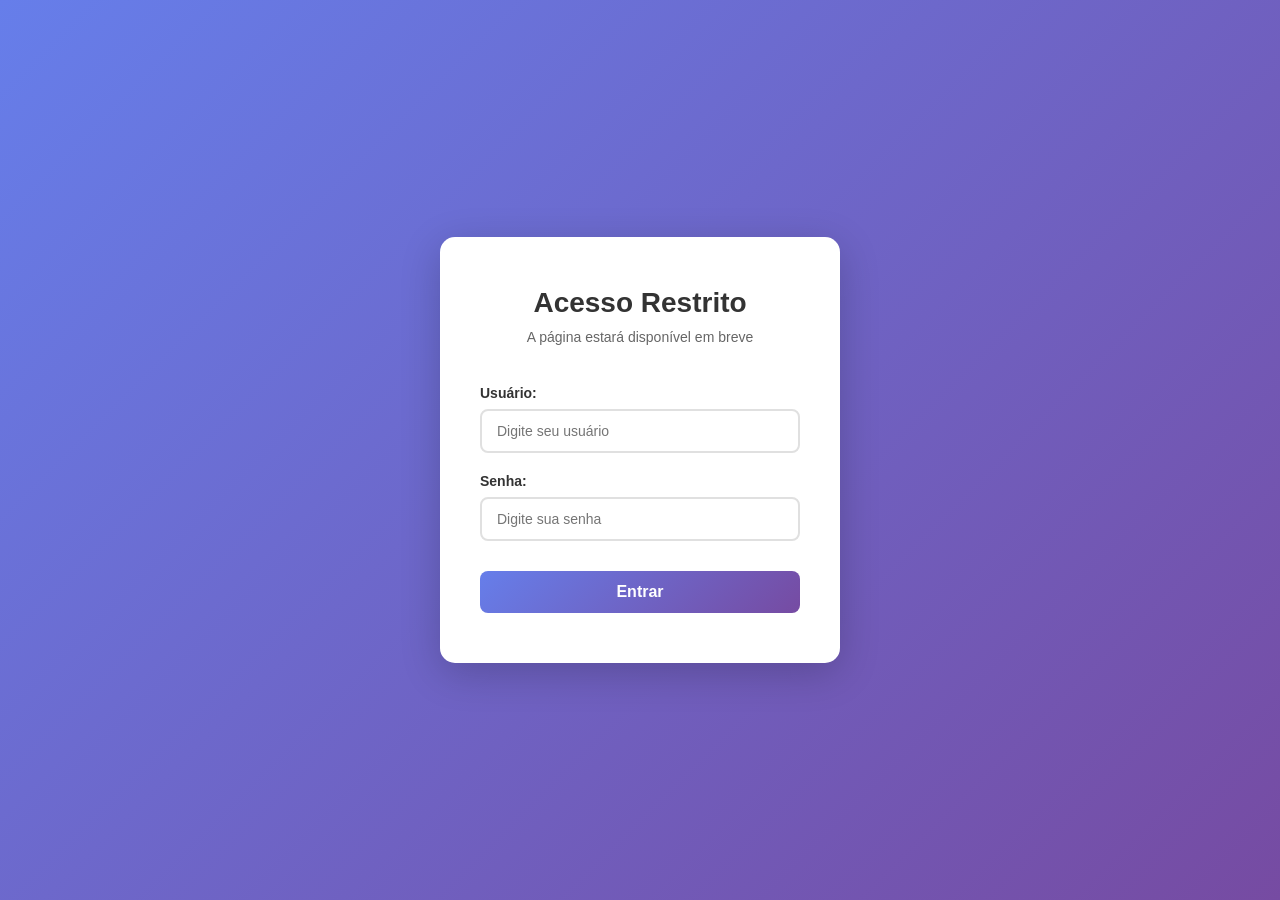
==== index.html @ 54ab8115 "Arquivos Archives" ====
<!DOCTYPE html>
<html lang="pt-BR">
<head>
    <meta charset="UTF-8">
    <meta name="viewport" content="width=device-width, initial-scale=1.0, viewport-fit=cover, minimum-scale=1.0, user-scalable=no">
    <meta name="apple-mobile-web-app-capable" content="yes">
    <meta name="apple-mobile-web-app-status-bar-style" content="black-translucent">
    <meta name="theme-color" content="#667eea">
    <meta name="screen-orientation" content="portrait">
    <link rel="icon" type="image/svg+xml" href="data:image/svg+xml,<svg xmlns='http://www.w3.org/2000/svg' viewBox='0 0 128 128'><defs><style>.fg{fill:%23667eea}.bg{fill:%23764ba2}</style></defs><circle class='bg' cx='64' cy='64' r='64'/><circle class='fg' cx='64' cy='64' r='56'/><circle fill='%23fff' cx='64' cy='64' r='50'/><circle cx='64' cy='28' r='4' fill='%23667eea'/><circle cx='90' cy='64' r='4' fill='%23667eea'/><path d='M64,64 L64,40 L68,40' stroke='%23667eea' stroke-width='3' fill='none' stroke-linecap='round'/><path d='M64,64 L82,76' stroke='%23764ba2' stroke-width='3' fill='none' stroke-linecap='round'/></svg>"
    title="Favicon - Clock Icon">
    <title>Login - Página em Manutenção</title>
    <link rel="stylesheet" href="style.css">
</head>
<body>
    <!-- Container de Login -->
    <div class="login-container" id="loginContainer">
        <div class="login-box">
            <h1>Acesso Restrito</h1>
            <p class="subtitle">A página estará disponível em breve</p>
            
            <form id="loginForm" class="login-form">
                <div class="form-group">
                    <label for="username">Usuário:</label>
                    <input 
                        type="text" 
                        id="username" 
                        name="username" 
                        placeholder="Digite seu usuário"
                        required
                    >
                </div>
                
                <div class="form-group">
                    <label for="password">Senha:</label>
                    <input 
                        type="password" 
                        id="password" 
                        name="password" 
                        placeholder="Digite sua senha"
                        required
                    >
                </div>
                
                <button type="submit" class="btn-login">Entrar</button>
            </form>
            
            <!--<p class="demo-text">Use qualquer usuário e senha para testar</p>-->
        </div>
    </div>

    <!-- Container de Countdown -->
    <div class="countdown-container hidden" id="countdownContainer">
        <video class="countdown-video" id="backgroundVideo" autoplay muted loop>
            <source src="video/video.mp4" type="video/mp4">
            Seu navegador não suporta vídeos HTML5
        </video>
        <div class="countdown-box">
            <h1>Bem-vindo!</h1>
            <p class="countdown-subtitle">A página completa será lançada em:</p>
            
            <div class="countdown" id="countdown">
                <div class="countdown-item">
                    <span class="countdown-value" id="days">00</span>
                    <span class="countdown-label">Dias</span>
                </div>
                <div class="countdown-item">
                    <span class="countdown-value" id="hours">00</span>
                    <span class="countdown-label">Horas</span>
                </div>
                <div class="countdown-item">
                    <span class="countdown-value" id="minutes">00</span>
                    <span class="countdown-label">Minutos</span>
                </div>
                <div class="countdown-item">
                    <span class="countdown-value" id="seconds">00</span>
                    <span class="countdown-label">Segundos</span>
                </div>
            </div>
            
            <div class="user-info">
                <p>Você está logado como: <strong id="userDisplay"></strong></p>
            </div>
            
            <button class="btn-logout" id="logoutBtn">Sair</button>
        </div>
    </div>

    <script src="script.js"></script>
</body>
</html>
---- style.css ----
* {
    margin: 0;
    padding: 0;
    box-sizing: border-box;
}

body {
    font-family: 'Segoe UI', Tahoma, Geneva, Verdana, sans-serif;
    background: linear-gradient(135deg, #667eea 0%, #764ba2 100%);
    min-height: 100vh;
    display: flex;
    justify-content: center;
    align-items: center;
    padding: 20px;
}

/* === CONTAINER LOGIN === */
.login-container {
    width: 100%;
    display: flex;
    justify-content: center;
    align-items: center;
    opacity: 1;
    transition: opacity 0.5s ease;
}

.login-container.hidden {
    display: none;
    opacity: 0;
}

.login-box {
    background: white;
    border-radius: 15px;
    box-shadow: 0 10px 40px rgba(0, 0, 0, 0.2);
    padding: 50px 40px;
    width: 100%;
    max-width: 400px;
    animation: slideUp 0.6s ease;
}

.login-box h1 {
    color: #333;
    margin-bottom: 10px;
    font-size: 28px;
    text-align: center;
}

.subtitle {
    text-align: center;
    color: #666;
    margin-bottom: 40px;
    font-size: 14px;
}

/* === FORM === */
.login-form {
    display: flex;
    flex-direction: column;
    gap: 20px;
}

.form-group {
    display: flex;
    flex-direction: column;
    gap: 8px;
}

.form-group label {
    color: #333;
    font-weight: 600;
    font-size: 14px;
}

.form-group input {
    padding: 12px 15px;
    border: 2px solid #e0e0e0;
    border-radius: 8px;
    font-size: 14px;
    transition: border-color 0.3s ease;
    font-family: inherit;
}

.form-group input:focus {
    outline: none;
    border-color: #667eea;
    box-shadow: 0 0 0 3px rgba(102, 126, 234, 0.1);
}

.btn-login {
    padding: 12px;
    background: linear-gradient(135deg, #667eea 0%, #764ba2 100%);
    color: white;
    border: none;
    border-radius: 8px;
    font-size: 16px;
    font-weight: 600;
    cursor: pointer;
    transition: transform 0.2s ease, box-shadow 0.2s ease;
    margin-top: 10px;
}

.btn-login:hover {
    transform: translateY(-2px);
    box-shadow: 0 5px 20px rgba(102, 126, 234, 0.4);
}

.btn-login:active {
    transform: translateY(0);
}

.demo-text {
    text-align: center;
    color: #999;
    font-size: 12px;
    margin-top: 20px;
}

/* === CONTAINER COUNTDOWN === */
.countdown-container {
    width: 100%;
    height: 100vh;
    display: flex;
    justify-content: center;
    align-items: center;
    opacity: 1;
    transition: opacity 0.5s ease;
    position: fixed;
    top: 0;
    left: 0;
    overflow: hidden;
}

.countdown-video {
    position: absolute;
    top: 0;
    left: 0;
    width: 100%;
    height: 100%;
    object-fit: cover;
    z-index: 0;
}

.countdown-container.hidden {
    display: none;
    opacity: 0;
}

.countdown-box {
    background: transparent;
    backdrop-filter: none;
    border-radius: 15px;
    box-shadow: none;
    padding: 30px 25px;
    width: 100%;
    max-width: 400px;
    text-align: center;
    animation: slideUp 0.6s ease;
    position: relative;
    z-index: 1;
}

.countdown-box h1 {
    color: #fff;
    margin-bottom: 6px;
    font-size: 24px;
    text-shadow: 0 2px 10px rgba(0, 0, 0, 0.5);
}

.countdown-subtitle {
    color: #fff;
    margin-bottom: 18px;
    font-size: 13px;
    text-shadow: 0 2px 8px rgba(0, 0, 0, 0.5);
}

/* === COUNTDOWN === */
.countdown {
    display: grid;
    grid-template-columns: repeat(auto-fit, minmax(70px, 1fr));
    gap: 10px;
    margin: 18px 0;
}

.countdown-item {
    background: rgba(102, 126, 234, 0.85);
    border-radius: 10px;
    padding: 15px 12px;
    display: flex;
    flex-direction: column;
    gap: 6px;
    color: white;
    box-shadow: 0 8px 32px rgba(0, 0, 0, 0.4), inset 0 0 20px rgba(255, 255, 255, 0.1);
    backdrop-filter: blur(5px);
}

.countdown-value {
    font-size: 26px;
    font-weight: bold;
    font-variant-numeric: tabular-nums;
}

.countdown-label {
    font-size: 9px;
    text-transform: uppercase;
    opacity: 0.9;
    letter-spacing: 0.5px;
}

/* === USER INFO === */
.user-info {
    background: rgba(0, 0, 0, 0.3);
    backdrop-filter: blur(5px);
    padding: 12px;
    border-radius: 8px;
    margin: 14px 0;
    color: #fff;
    box-shadow: inset 0 0 20px rgba(255, 255, 255, 0.05);
}

.user-info p {
    font-size: 12px;
    text-shadow: 0 1px 4px rgba(0, 0, 0, 0.5);
}

.user-info strong {
    color: #fff;
    font-weight: 700;
}

/* === BOTÃO LOGOUT === */
.btn-logout {
    padding: 9px 22px;
    background: rgba(255, 107, 107, 0.9);
    color: white;
    border: none;
    border-radius: 8px;
    font-size: 12px;
    font-weight: 600;
    cursor: pointer;
    transition: transform 0.2s ease, box-shadow 0.2s ease, background 0.2s ease;
    box-shadow: 0 4px 15px rgba(0, 0, 0, 0.3);
    margin-top: 8px;
}

.btn-logout:hover {
    background: rgba(255, 107, 107, 1);
    transform: translateY(-2px);
    box-shadow: 0 6px 20px rgba(255, 107, 107, 0.4);
}

.btn-logout:active {
    transform: translateY(0);
}

/* === UTILITÁRIOS === */
.hidden {
    display: none !important;
}

/* === ANIMAÇÕES === */
@keyframes slideUp {
    from {
        opacity: 0;
        transform: translateY(30px);
    }
    to {
        opacity: 1;
        transform: translateY(0);
    }
}

/* === RESPONSIVE === */

/* Landscape - Forçar portrait em dispositivos mobile */
@media (max-height: 500px) and (orientation: landscape) {
    .countdown-container {
        height: 100%;
        min-height: auto;
    }
    
    .countdown-box {
        max-height: 90vh;
        overflow-y: auto;
    }
}

/* Tablets e telas médias (max-width: 768px) */
@media (max-width: 768px) {
    body {
        padding: 15px;
    }
    
    .login-box,
    .countdown-box {
        padding: 40px 30px;
    }
    
    .login-box h1,
    .countdown-box h1 {
        font-size: 26px;
    }
    
    .subtitle,
    .countdown-subtitle {
        font-size: 15px;
    }
    
    .countdown {
        grid-template-columns: repeat(2, 1fr);
        gap: 15px;
        margin: 30px 0;
    }
    
    .countdown-item {
        padding: 25px 15px;
    }
    
    .countdown-value {
        font-size: 36px;
    }
    
    .countdown-label {
        font-size: 11px;
    }
}

/* Telefones (max-width: 600px) */
@media (max-width: 600px) {
    body {
        padding: 10px;
    }
    
    .login-box,
    .countdown-box {
        padding: 35px 20px;
        max-width: 100%;
        border-radius: 12px;
    }
    
    .login-box h1,
    .countdown-box h1 {
        font-size: 22px;
        margin-bottom: 8px;
    }
    
    .subtitle,
    .countdown-subtitle {
        font-size: 13px;
        margin-bottom: 30px;
    }
    
    .form-group {
        gap: 6px;
    }
    
    .form-group label {
        font-size: 13px;
    }
    
    .form-group input {
        padding: 11px 12px;
        font-size: 16px;
        border-radius: 6px;
    }
    
    .btn-login,
    .btn-logout {
        padding: 13px 20px;
        font-size: 15px;
        border-radius: 6px;
    }
    
    .btn-login {
        margin-top: 8px;
    }
    
    .demo-text {
        font-size: 11px;
        margin-top: 15px;
    }
    
    .countdown {
        grid-template-columns: repeat(2, 1fr);
        gap: 12px;
        margin: 25px 0;
    }
    
    .countdown-item {
        padding: 20px 12px;
        border-radius: 10px;
    }
    
    .countdown-value {
        font-size: 28px;
    }
    
    .countdown-label {
        font-size: 10px;
        letter-spacing: 0.5px;
    }
    
    .user-info {
        padding: 15px;
        margin: 20px 0;
        border-radius: 6px;
    }
    
    .user-info p {
        font-size: 13px;
    }
}

/* Telefones pequenos (max-width: 480px) */
@media (max-width: 480px) {
    body {
        padding: 8px;
    }
    
    .login-box,
    .countdown-box {
        padding: 28px 18px;
        max-width: 100%;
    }
    
    .login-box h1,
    .countdown-box h1 {
        font-size: 20px;
    }
    
    .subtitle,
    .countdown-subtitle {
        font-size: 12px;
        margin-bottom: 25px;
    }
    
    .login-form {
        gap: 16px;
    }
    
    .form-group input {
        padding: 10px 10px;
        font-size: 16px;
    }
    
    .btn-login,
    .btn-logout {
        padding: 12px 16px;
        font-size: 14px;
        border-radius: 5px;
    }
    
    .countdown {
        grid-template-columns: repeat(2, 1fr);
        gap: 10px;
        margin: 20px 0;
    }
    
    .countdown-item {
        padding: 18px 10px;
    }
    
    .countdown-value {
        font-size: 24px;
    }
    
    .countdown-label {
        font-size: 9px;
    }
    
    .user-info {
        padding: 12px;
        margin: 15px 0;
    }
}

/* Telefones muito pequenos (max-width: 360px) */
@media (max-width: 360px) {
    body {
        padding: 5px;
    }
    
    .login-box,
    .countdown-box {
        padding: 24px 16px;
        max-width: 100%;
    }
    
    .login-box h1,
    .countdown-box h1 {
        font-size: 18px;
        margin-bottom: 6px;
    }
    
    .subtitle,
    .countdown-subtitle {
        font-size: 11px;
        margin-bottom: 20px;
    }
    
    .login-form {
        gap: 14px;
    }
    
    .form-group label {
        font-size: 12px;
    }
    
    .form-group input {
        padding: 10px 8px;
        font-size: 14px;
        border-radius: 5px;
    }
    
    .btn-login,
    .btn-logout {
        padding: 11px 14px;
        font-size: 13px;
    }
    
    .countdown {
        grid-template-columns: repeat(2, 1fr);
        gap: 8px;
        margin: 15px 0;
    }
    
    .countdown-item {
        padding: 15px 8px;
        border-radius: 8px;
    }
    
    .countdown-value {
        font-size: 20px;
    }
    
    .countdown-label {
        font-size: 8px;
        letter-spacing: 0px;
    }
    
    .user-info {
        padding: 10px;
        margin: 12px 0;
    }
    
    .user-info p {
        font-size: 12px;
    }
}
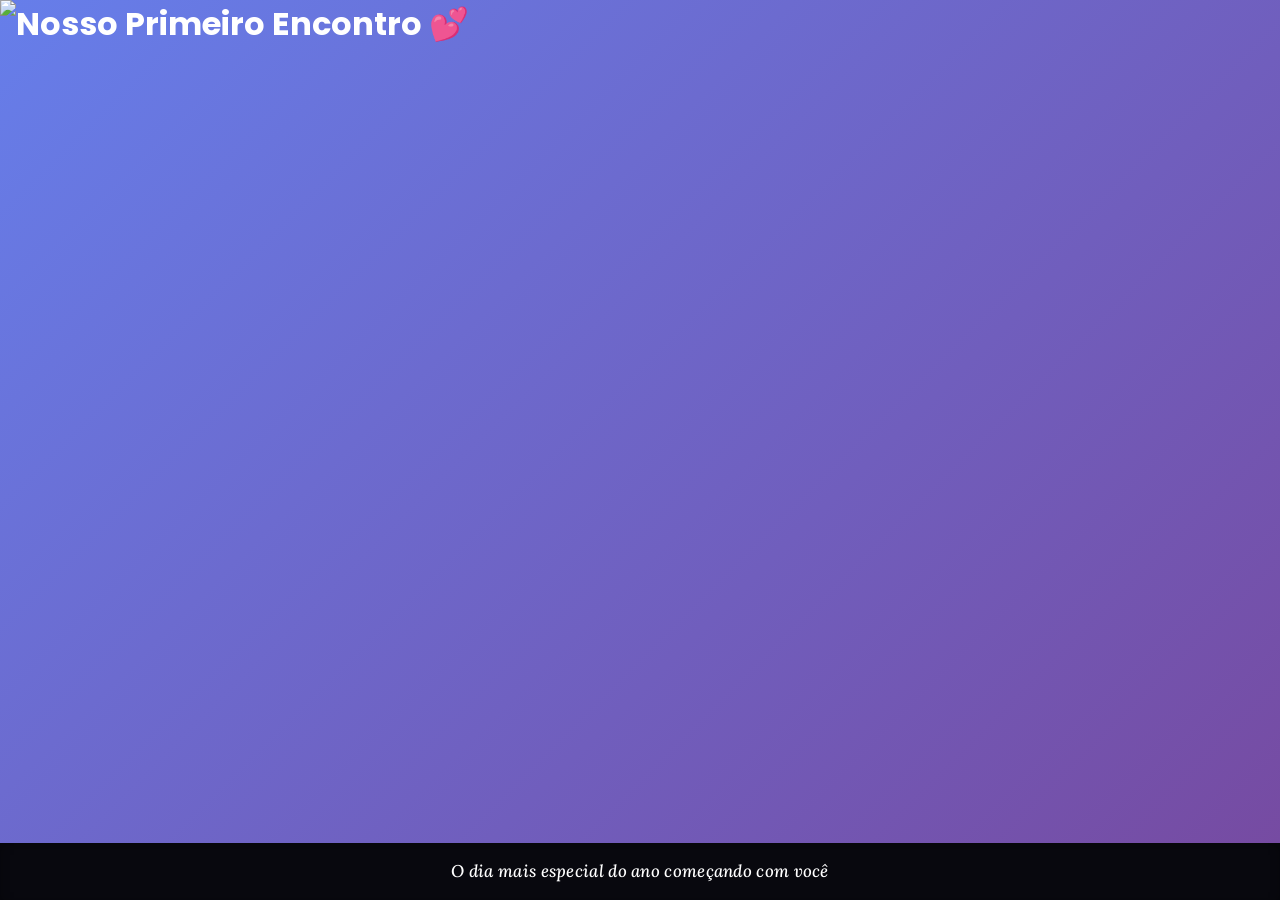
==== commit b8cdc998: "wague" ====
--- a/index.html
+++ b/index.html
@@ -10,48 +10,12 @@
     <link rel="icon" type="image/svg+xml" href="data:image/svg+xml,<svg xmlns='http://www.w3.org/2000/svg' viewBox='0 0 128 128'><defs><style>.fg{fill:%23667eea}.bg{fill:%23764ba2}</style></defs><circle class='bg' cx='64' cy='64' r='64'/><circle class='fg' cx='64' cy='64' r='56'/><circle fill='%23fff' cx='64' cy='64' r='50'/><circle cx='64' cy='28' r='4' fill='%23667eea'/><circle cx='90' cy='64' r='4' fill='%23667eea'/><path d='M64,64 L64,40 L68,40' stroke='%23667eea' stroke-width='3' fill='none' stroke-linecap='round'/><path d='M64,64 L82,76' stroke='%23764ba2' stroke-width='3' fill='none' stroke-linecap='round'/></svg>"
     title="Favicon - Clock Icon">
     <title>Login - Página em Manutenção</title>
-    <link rel="stylesheet" href="style.css">
+    <link rel="stylesheet" href="estilos/style.css">
 </head>
 <body>
-    <!-- Container de Login -->
-    <div class="login-container" id="loginContainer">
-        <div class="login-box">
-            <h1>Acesso Restrito</h1>
-            <p class="subtitle">A página estará disponível em breve</p>
-            
-            <form id="loginForm" class="login-form">
-                <div class="form-group">
-                    <label for="username">Usuário:</label>
-                    <input 
-                        type="text" 
-                        id="username" 
-                        name="username" 
-                        placeholder="Digite seu usuário"
-                        required
-                    >
-                </div>
-                
-                <div class="form-group">
-                    <label for="password">Senha:</label>
-                    <input 
-                        type="password" 
-                        id="password" 
-                        name="password" 
-                        placeholder="Digite sua senha"
-                        required
-                    >
-                </div>
-                
-                <button type="submit" class="btn-login">Entrar</button>
-            </form>
-            
-            <!--<p class="demo-text">Use qualquer usuário e senha para testar</p>-->
-        </div>
-    </div>
-
     <!-- Container de Countdown -->
-    <div class="countdown-container hidden" id="countdownContainer">
-        <video class="countdown-video" id="backgroundVideo" autoplay muted loop>
+    <div class="countdown-container" id="countdownContainer">
+        <video class="countdown-video" id="backgroundVideo" autoplay muted loop playsinline>
             <source src="video/video.mp4" type="video/mp4">
             Seu navegador não suporta vídeos HTML5
         </video>
@@ -77,15 +41,9 @@
                     <span class="countdown-label">Segundos</span>
                 </div>
             </div>
-            
-            <div class="user-info">
-                <p>Você está logado como: <strong id="userDisplay"></strong></p>
-            </div>
-            
-            <button class="btn-logout" id="logoutBtn">Sair</button>
         </div>
     </div>
 
-    <script src="script.js"></script>
+    <script src="scripts/script.js"></script>
 </body>
 </html>
--- a/estilos/style.css
+++ b/estilos/style.css
@@ -0,0 +1,641 @@
+* {
+    margin: 0;
+    padding: 0;
+    box-sizing: border-box;
+}
+
+body {
+    font-family: 'Segoe UI', Tahoma, Geneva, Verdana, sans-serif;
+    background: linear-gradient(135deg, #667eea 0%, #764ba2 100%);
+    min-height: 100vh;
+    display: flex;
+    justify-content: center;
+    align-items: center;
+    padding: 20px;
+}
+
+/* === CONTAINER LOGIN === */
+.login-container {
+    width: 100%;
+    display: flex;
+    justify-content: center;
+    align-items: center;
+    opacity: 1;
+    transition: opacity 0.5s ease;
+}
+
+.login-container.hidden {
+    display: none;
+    opacity: 0;
+}
+
+.login-box {
+    background: white;
+    border-radius: 15px;
+    box-shadow: 0 10px 40px rgba(0, 0, 0, 0.2);
+    padding: 50px 40px;
+    width: 100%;
+    max-width: 400px;
+    animation: slideUp 0.6s ease;
+}
+
+.login-box h1 {
+    color: #333;
+    margin-bottom: 10px;
+    font-size: 28px;
+    text-align: center;
+}
+
+.subtitle {
+    text-align: center;
+    color: #666;
+    margin-bottom: 40px;
+    font-size: 14px;
+}
+
+/* === FORM === */
+.login-form {
+    display: flex;
+    flex-direction: column;
+    gap: 20px;
+}
+
+.form-group {
+    display: flex;
+    flex-direction: column;
+    gap: 8px;
+}
+
+.form-group label {
+    color: #333;
+    font-weight: 600;
+    font-size: 14px;
+}
+
+.form-group input {
+    padding: 12px 15px;
+    border: 2px solid #e0e0e0;
+    border-radius: 8px;
+    font-size: 14px;
+    transition: border-color 0.3s ease;
+    font-family: inherit;
+}
+
+.form-group input:focus {
+    outline: none;
+    border-color: #667eea;
+    box-shadow: 0 0 0 3px rgba(102, 126, 234, 0.1);
+}
+
+.btn-login {
+    padding: 12px;
+    background: linear-gradient(135deg, #667eea 0%, #764ba2 100%);
+    color: white;
+    border: none;
+    border-radius: 8px;
+    font-size: 16px;
+    font-weight: 600;
+    cursor: pointer;
+    transition: transform 0.2s ease, box-shadow 0.2s ease;
+    margin-top: 10px;
+}
+
+.btn-login:hover {
+    transform: translateY(-2px);
+    box-shadow: 0 5px 20px rgba(102, 126, 234, 0.4);
+}
+
+.btn-login:active {
+    transform: translateY(0);
+}
+
+.demo-text {
+    text-align: center;
+    color: #999;
+    font-size: 12px;
+    margin-top: 20px;
+}
+
+/* === CONTAINER COUNTDOWN === */
+.countdown-container {
+    width: 100%;
+    height: 100vh;
+    display: flex;
+    justify-content: center;
+    align-items: center;
+    opacity: 1;
+    transition: opacity 0.5s ease;
+    position: fixed;
+    top: 0;
+    left: 0;
+    right: 0;
+    bottom: 0;
+    overflow: hidden;
+    background: #000;
+}
+
+.countdown-video {
+    position: fixed;
+    top: 50%;
+    left: 50%;
+    min-width: 100%;
+    min-height: 100%;
+    width: auto;
+    height: auto;
+    max-width: 200%;
+    max-height: 200%;
+    transform: translate(-50%, -50%);
+    object-fit: cover;
+    z-index: 0;
+    -webkit-backface-visibility: hidden;
+    backface-visibility: hidden;
+    -webkit-transform: translate(-50%, -50%) rotateY(0) rotateX(0);
+    -moz-transform: translate(-50%, -50%) rotateY(0) rotateX(0);
+    transform: translate(-50%, -50%) rotateY(0) rotateX(0);
+}
+
+.countdown-container.hidden {
+    display: none;
+    opacity: 0;
+}
+
+.countdown-box {
+    background: rgba(0, 0, 0, 0.6);
+    backdrop-filter: blur(10px);
+    border-radius: 20px;
+    box-shadow: 0 8px 32px rgba(0, 0, 0, 0.5);
+    padding: 40px 30px;
+    width: 100%;
+    max-width: 450px;
+    text-align: center;
+    animation: slideUp 0.6s ease;
+    position: relative;
+    z-index: 1;
+    border: 1px solid rgba(255, 255, 255, 0.2);
+}
+
+.countdown-box h1 {
+    color: #fff;
+    margin-bottom: 6px;
+    font-size: 24px;
+    text-shadow: 0 2px 10px rgba(0, 0, 0, 0.5);
+}
+
+.countdown-subtitle {
+    color: #fff;
+    margin-bottom: 18px;
+    font-size: 13px;
+    text-shadow: 0 2px 8px rgba(0, 0, 0, 0.5);
+}
+
+/* === COUNTDOWN === */
+.countdown {
+    display: grid;
+    grid-template-columns: repeat(auto-fit, minmax(70px, 1fr));
+    gap: 10px;
+    margin: 18px 0;
+}
+
+.countdown-item {
+    background: rgba(102, 126, 234, 0.85);
+    border-radius: 10px;
+    padding: 15px 12px;
+    display: flex;
+    flex-direction: column;
+    gap: 6px;
+    color: white;
+    box-shadow: 0 8px 32px rgba(0, 0, 0, 0.4), inset 0 0 20px rgba(255, 255, 255, 0.1);
+    backdrop-filter: blur(5px);
+}
+
+.countdown-value {
+    font-size: 26px;
+    font-weight: bold;
+    font-variant-numeric: tabular-nums;
+}
+
+.countdown-label {
+    font-size: 9px;
+    text-transform: uppercase;
+    opacity: 0.9;
+    letter-spacing: 0.5px;
+}
+
+/* === USER INFO === */
+.user-info {
+    background: rgba(0, 0, 0, 0.3);
+    backdrop-filter: blur(5px);
+    padding: 12px;
+    border-radius: 8px;
+    margin: 14px 0;
+    color: #fff;
+    box-shadow: inset 0 0 20px rgba(255, 255, 255, 0.05);
+}
+
+.user-info p {
+    font-size: 12px;
+    text-shadow: 0 1px 4px rgba(0, 0, 0, 0.5);
+}
+
+.user-info strong {
+    color: #fff;
+    font-weight: 700;
+}
+
+/* === BOTÃO LOGOUT === */
+.btn-logout {
+    padding: 9px 22px;
+    background: rgba(255, 107, 107, 0.9);
+    color: white;
+    border: none;
+    border-radius: 8px;
+    font-size: 12px;
+    font-weight: 600;
+    cursor: pointer;
+    transition: transform 0.2s ease, box-shadow 0.2s ease, background 0.2s ease;
+    box-shadow: 0 4px 15px rgba(0, 0, 0, 0.3);
+    margin-top: 8px;
+}
+
+.btn-logout:hover {
+    background: rgba(255, 107, 107, 1);
+    transform: translateY(-2px);
+    box-shadow: 0 6px 20px rgba(255, 107, 107, 0.4);
+}
+
+.btn-logout:active {
+    transform: translateY(0);
+}
+
+/* === UTILITÁRIOS === */
+.hidden {
+    display: none !important;
+}
+
+/* === ANIMAÇÕES === */
+@keyframes slideUp {
+    from {
+        opacity: 0;
+        transform: translateY(30px);
+    }
+    to {
+        opacity: 1;
+        transform: translateY(0);
+    }
+}
+
+/* === RESPONSIVE === */
+
+/* Landscape - Forçar portrait em dispositivos mobile */
+@media (max-height: 600px) and (orientation: landscape) {
+    body {
+        padding: 5px;
+    }
+    
+    .countdown-container {
+        height: 100vh;
+        min-height: auto;
+    }
+    
+    .countdown-box {
+        max-height: 85vh;
+        overflow-y: auto;
+        padding: 20px 15px;
+        border-radius: 15px;
+    }
+    
+    .countdown-box h1 {
+        font-size: 18px;
+        margin-bottom: 4px;
+    }
+    
+    .countdown-subtitle {
+        font-size: 11px;
+        margin-bottom: 12px;
+    }
+    
+    .countdown {
+        gap: 8px;
+        margin: 12px 0;
+    }
+    
+    .countdown-item {
+        padding: 12px 8px;
+    }
+    
+    .countdown-value {
+        font-size: 18px;
+    }
+    
+    .countdown-label {
+        font-size: 8px;
+    }
+    
+    .user-info {
+        padding: 8px;
+        margin: 10px 0;
+    }
+    
+    .user-info p {
+        font-size: 10px;
+    }
+    
+    .btn-logout {
+        padding: 7px 15px;
+        font-size: 11px;
+        margin-top: 6px;
+    }
+}
+
+/* Tablets e telas médias (max-width: 768px) */
+@media (max-width: 768px) {
+    body {
+        padding: 10px;
+        min-height: 100vh;
+    }
+    
+    .login-box {
+        padding: 40px 30px;
+    }
+    
+    .countdown-box {
+        padding: 35px 25px;
+        max-width: 90%;
+        border-radius: 15px;
+    }
+    
+    .login-box h1,
+    .countdown-box h1 {
+        font-size: 26px;
+    }
+    
+    .subtitle,
+    .countdown-subtitle {
+        font-size: 15px;
+    }
+    
+    .countdown {
+        grid-template-columns: repeat(2, 1fr);
+        gap: 15px;
+        margin: 30px 0;
+    }
+    
+    .countdown-item {
+        padding: 25px 15px;
+    }
+    
+    .countdown-value {
+        font-size: 36px;
+    }
+    
+    .countdown-label {
+        font-size: 11px;
+    }
+}
+
+/* Telefones (max-width: 600px) */
+@media (max-width: 600px) {
+    body {
+        padding: 8px;
+        min-height: 100vh;
+    }
+    
+    .login-box {
+        padding: 35px 20px;
+        max-width: 100%;
+        border-radius: 12px;
+    }
+    
+    .countdown-box {
+        padding: 30px 20px;
+        max-width: 95%;
+        border-radius: 12px;
+        background: rgba(0, 0, 0, 0.75);
+    }
+    
+    .login-box h1,
+    .countdown-box h1 {
+        font-size: 22px;
+        margin-bottom: 8px;
+    }
+    
+    .subtitle,
+    .countdown-subtitle {
+        font-size: 13px;
+        margin-bottom: 25px;
+    }
+    
+    .form-group {
+        gap: 6px;
+    }
+    
+    .form-group label {
+        font-size: 13px;
+    }
+    
+    .form-group input {
+        padding: 11px 12px;
+        font-size: 16px;
+        border-radius: 6px;
+    }
+    
+    .btn-login,
+    .btn-logout {
+        padding: 13px 20px;
+        font-size: 15px;
+        border-radius: 6px;
+    }
+    
+    .btn-login {
+        margin-top: 8px;
+    }
+    
+    .demo-text {
+        font-size: 11px;
+        margin-top: 15px;
+    }
+    
+    .countdown {
+        grid-template-columns: repeat(2, 1fr);
+        gap: 12px;
+        margin: 22px 0;
+    }
+    
+    .countdown-item {
+        padding: 18px 10px;
+        border-radius: 10px;
+    }
+    
+    .countdown-value {
+        font-size: 24px;
+    }
+    
+    .countdown-label {
+        font-size: 10px;
+        letter-spacing: 0.5px;
+    }
+    
+    .user-info {
+        background: rgba(0, 0, 0, 0.5);
+        padding: 10px;
+        border-radius: 8px;
+        margin: 12px 0;
+    }
+    
+    .user-info p {
+        font-size: 12px;
+    }
+    
+    .btn-logout {
+        margin-top: 8px;
+    }
+}
+    }
+    
+    .user-info {
+        padding: 15px;
+        margin: 20px 0;
+        border-radius: 6px;
+    }
+    
+    .user-info p {
+        font-size: 13px;
+    }
+}
+
+/* Telefones pequenos (max-width: 480px) */
+@media (max-width: 480px) {
+    body {
+        padding: 8px;
+    }
+    
+    .login-box,
+    .countdown-box {
+        padding: 28px 18px;
+        max-width: 100%;
+    }
+    
+    .login-box h1,
+    .countdown-box h1 {
+        font-size: 20px;
+    }
+    
+    .subtitle,
+    .countdown-subtitle {
+        font-size: 12px;
+        margin-bottom: 25px;
+    }
+    
+    .login-form {
+        gap: 16px;
+    }
+    
+    .form-group input {
+        padding: 10px 10px;
+        font-size: 16px;
+    }
+    
+    .btn-login,
+    .btn-logout {
+        padding: 12px 16px;
+        font-size: 14px;
+        border-radius: 5px;
+    }
+    
+    .countdown {
+        grid-template-columns: repeat(2, 1fr);
+        gap: 10px;
+        margin: 20px 0;
+    }
+    
+    .countdown-item {
+        padding: 18px 10px;
+    }
+    
+    .countdown-value {
+        font-size: 24px;
+    }
+    
+    .countdown-label {
+        font-size: 9px;
+    }
+    
+    .user-info {
+        padding: 12px;
+        margin: 15px 0;
+    }
+}
+
+/* Telefones muito pequenos (max-width: 360px) */
+@media (max-width: 360px) {
+    body {
+        padding: 5px;
+    }
+    
+    .login-box,
+    .countdown-box {
+        padding: 24px 16px;
+        max-width: 100%;
+    }
+    
+    .login-box h1,
+    .countdown-box h1 {
+        font-size: 18px;
+        margin-bottom: 6px;
+    }
+    
+    .subtitle,
+    .countdown-subtitle {
+        font-size: 11px;
+        margin-bottom: 20px;
+    }
+    
+    .login-form {
+        gap: 14px;
+    }
+    
+    .form-group label {
+        font-size: 12px;
+    }
+    
+    .form-group input {
+        padding: 10px 8px;
+        font-size: 14px;
+        border-radius: 5px;
+    }
+    
+    .btn-login,
+    .btn-logout {
+        padding: 11px 14px;
+        font-size: 13px;
+    }
+    
+    .countdown {
+        grid-template-columns: repeat(2, 1fr);
+        gap: 8px;
+        margin: 15px 0;
+    }
+    
+    .countdown-item {
+        padding: 15px 8px;
+        border-radius: 8px;
+    }
+    
+    .countdown-value {
+        font-size: 20px;
+    }
+    
+    .countdown-label {
+        font-size: 8px;
+        letter-spacing: 0px;
+    }
+    
+    .user-info {
+        padding: 10px;
+        margin: 12px 0;
+    }
+    
+    .user-info p {
+        font-size: 12px;
+    }
+}
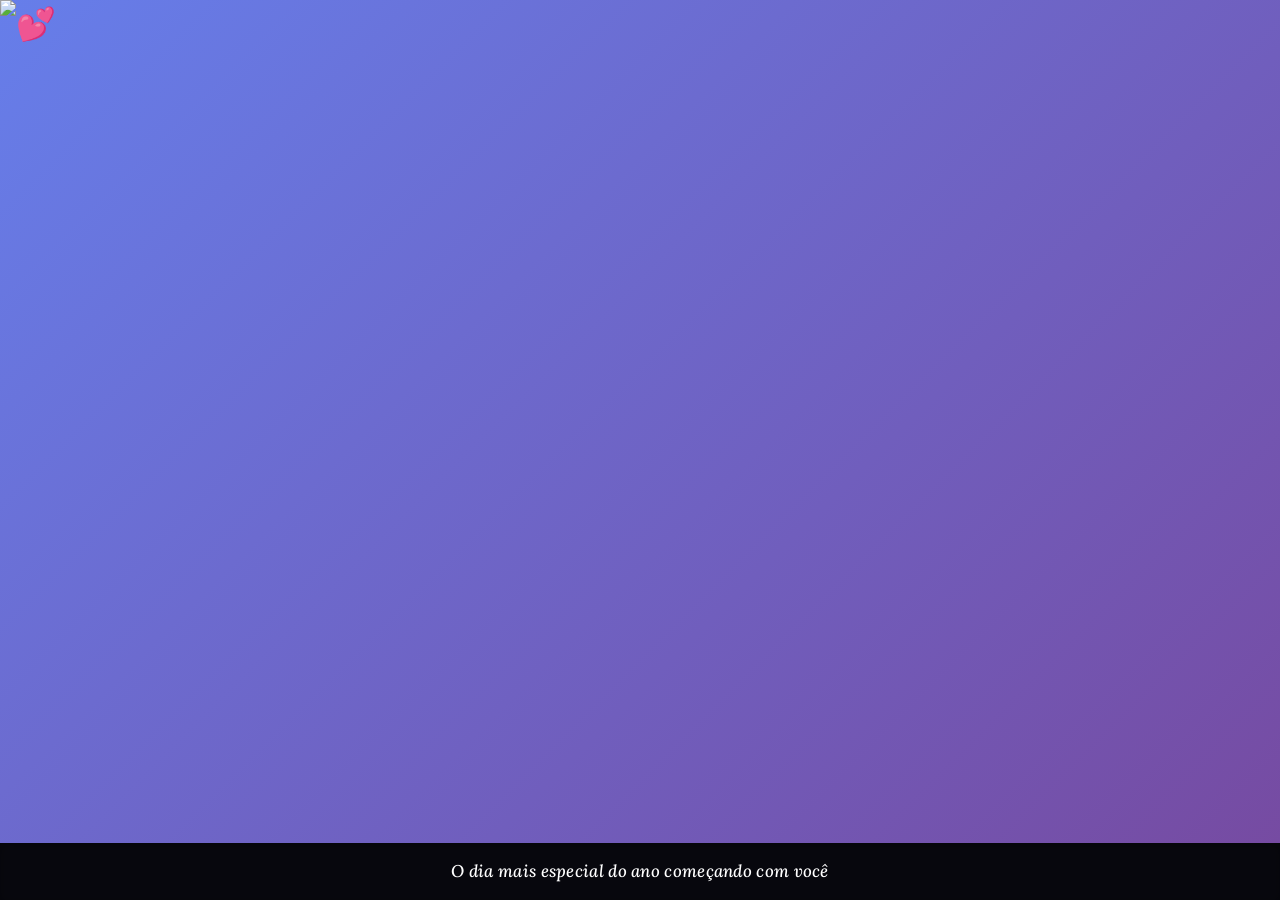
==== commit d16bfe71: "imagens" ====
--- a/index.html
+++ b/index.html
@@ -1,5 +1,5 @@
 <!DOCTYPE html>
-<html lang="pt-BR">
+<html lang="pt">
 <head>
     <meta charset="UTF-8">
     <meta name="viewport" content="width=device-width, initial-scale=1.0, viewport-fit=cover, minimum-scale=1.0, user-scalable=no">
--- a/estilos/style.css
+++ b/estilos/style.css
@@ -131,7 +131,7 @@
     right: 0;
     bottom: 0;
     overflow: hidden;
-    background: #000;
+    background: #00000065;
 }
 
 .countdown-video {
@@ -160,10 +160,10 @@
 }
 
 .countdown-box {
-    background: rgba(0, 0, 0, 0.6);
-    backdrop-filter: blur(10px);
+    background: rgba(0, 0, 0, 0.096);
+    backdrop-filter: blur(5px);
     border-radius: 20px;
-    box-shadow: 0 8px 32px rgba(0, 0, 0, 0.5);
+    box-shadow: 0 8px 32px rgba(0, 0, 0, 0.2);
     padding: 40px 30px;
     width: 100%;
     max-width: 450px;
@@ -171,21 +171,21 @@
     animation: slideUp 0.6s ease;
     position: relative;
     z-index: 1;
-    border: 1px solid rgba(255, 255, 255, 0.2);
+    border: 1px solid rgba(255, 255, 255, 0.1);
 }
 
 .countdown-box h1 {
     color: #fff;
     margin-bottom: 6px;
     font-size: 24px;
-    text-shadow: 0 2px 10px rgba(0, 0, 0, 0.5);
+    text-shadow: 0 2px 15px rgba(0, 0, 0, 0.8), 0 2px 8px rgba(0, 0, 0, 0.8);
 }
 
 .countdown-subtitle {
     color: #fff;
     margin-bottom: 18px;
     font-size: 13px;
-    text-shadow: 0 2px 8px rgba(0, 0, 0, 0.5);
+    text-shadow: 0 2px 12px rgba(0, 0, 0, 0.8), 0 1px 4px rgba(0, 0, 0, 0.8);
 }
 
 /* === COUNTDOWN === */
@@ -197,7 +197,7 @@
 }
 
 .countdown-item {
-    background: rgba(102, 126, 234, 0.85);
+    background: rgba(102, 126, 234, 0.384);
     border-radius: 10px;
     padding: 15px 12px;
     display: flex;
